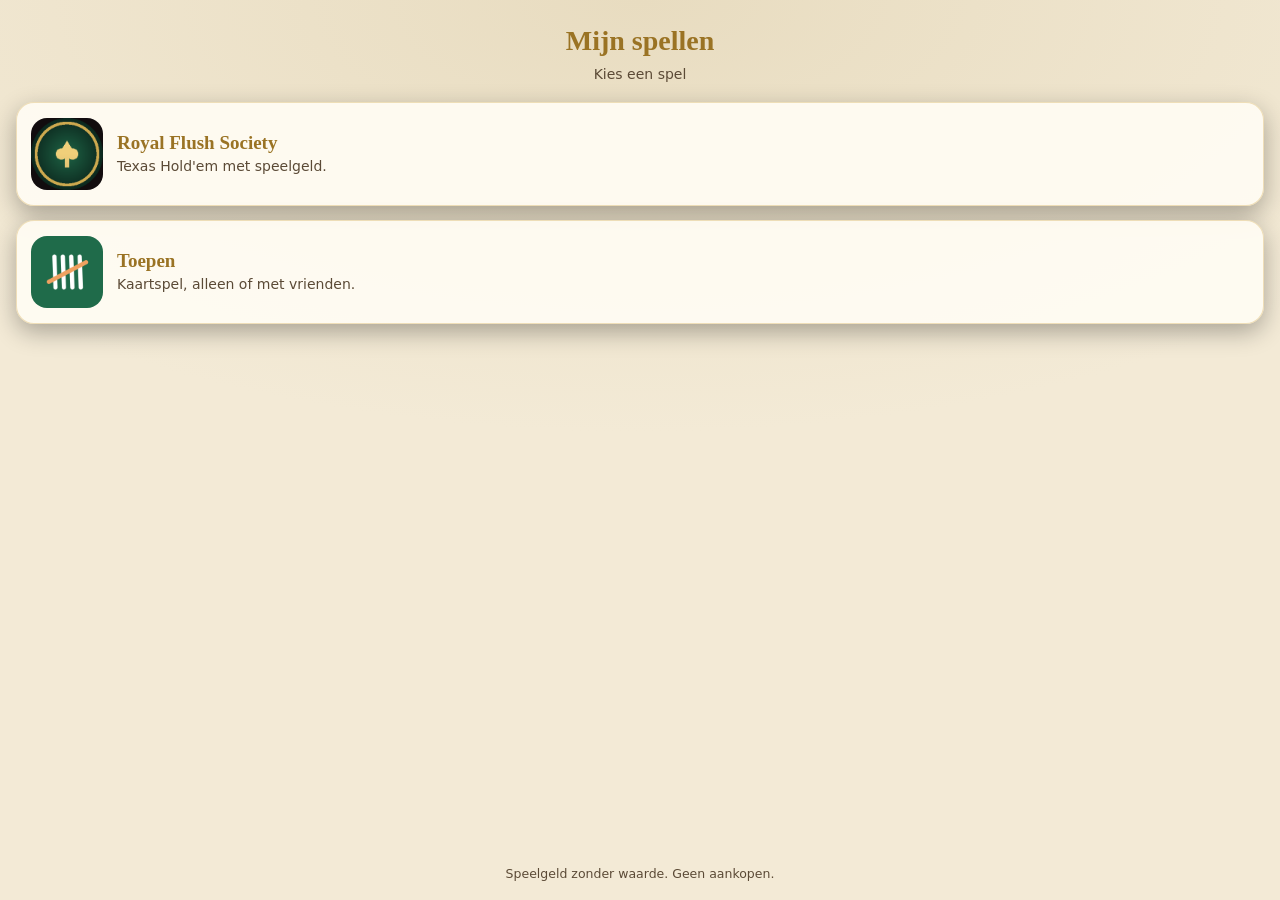
==== index.html @ 039c11f9 "Royal Flush Society: compacter niveaus, geen bijkopen aan tafel, 18+ alleen bij het opstarten - Nive" ====
<!doctype html>
<html lang="nl">
<head>
<meta charset="utf-8">
<meta name="viewport" content="width=device-width, initial-scale=1, viewport-fit=cover">
<meta name="theme-color" content="#0b3d26">
<title>Mijn spellen</title>
<link rel="manifest" href="hub.webmanifest">
<link rel="icon" href="icons/spellen.svg" type="image/svg+xml">
<link rel="apple-touch-icon" href="icons/spellen-192.png">
<style>
  :root { --bg: #120c0e; --bg2: #2a0f17; --ink: #f4ecd9; --soft: #c9bda6; --gold: #f0cf7a; --line: rgba(210,169,79,.35); --panel: rgba(20,12,15,.82); color-scheme: dark; }
  @media (prefers-color-scheme: light) { :root:not([data-theme="dark"]) { --bg: #f3ead6; --bg2: #e8dcc0; --ink: #2a1f14; --soft: #5b4a36; --gold: #9a7324; --panel: rgba(255,252,244,.92); color-scheme: light; } }
  * { box-sizing: border-box; }
  html, body { height: 100%; margin: 0; }
  body { background: radial-gradient(120% 80% at 50% 0%, var(--bg2), var(--bg) 60%) fixed, var(--bg); color: var(--ink); font: 16px/1.4 system-ui, -apple-system, 'Segoe UI', Roboto, sans-serif; display: flex; flex-direction: column; min-height: 100dvh; padding: env(safe-area-inset-top, 0) 16px env(safe-area-inset-bottom, 0); }
  header { text-align: center; padding: 26px 0 18px; }
  header h1 { font: 700 28px/1.1 Georgia, 'Times New Roman', serif; color: var(--gold); margin: 0; }
  header p { margin: 8px 0 0; color: var(--soft); font-size: 14px; }
  main { display: flex; flex-direction: column; gap: 14px; padding-bottom: 20px; }
  a.game { display: grid; grid-template-columns: 72px 1fr; gap: 14px; align-items: center; text-decoration: none; color: inherit; background: var(--panel); border: 1px solid var(--line); border-radius: 18px; padding: 14px; box-shadow: 0 8px 24px rgba(0,0,0,.3); min-height: 104px; }
  a.game:active { transform: translateY(1px); }
  a.game img { width: 72px; height: 72px; border-radius: 16px; }
  a.game b { display: block; font: 700 19px Georgia, serif; color: var(--gold); }
  a.game span { display: block; color: var(--soft); font-size: 14px; margin-top: 3px; }
  footer { margin-top: auto; text-align: center; color: var(--soft); font-size: 12.5px; padding: 18px 0; }
</style>
</head>
<body>
<header>
  <h1>Mijn spellen</h1>
  <p>Kies een spel</p>
</header>
<main>
  <a class="game" href="poker/">
    <img src="poker/icons/icon-192.png" alt="">
    <div><b>Royal Flush Society</b><span>Texas Hold'em met speelgeld.</span></div>
  </a>
  <a class="game" href="toepen/">
    <img src="toepen/icons/icon-192.png" alt="">
    <div><b>Toepen</b><span>Kaartspel, alleen of met vrienden.</span></div>
  </a>
</main>
<footer>Speelgeld zonder waarde. Geen aankopen.</footer>
<script>
  if ('serviceWorker' in navigator) window.addEventListener('load', function () { navigator.serviceWorker.register('hub-sw.js'); });
</script>
</body>
</html>
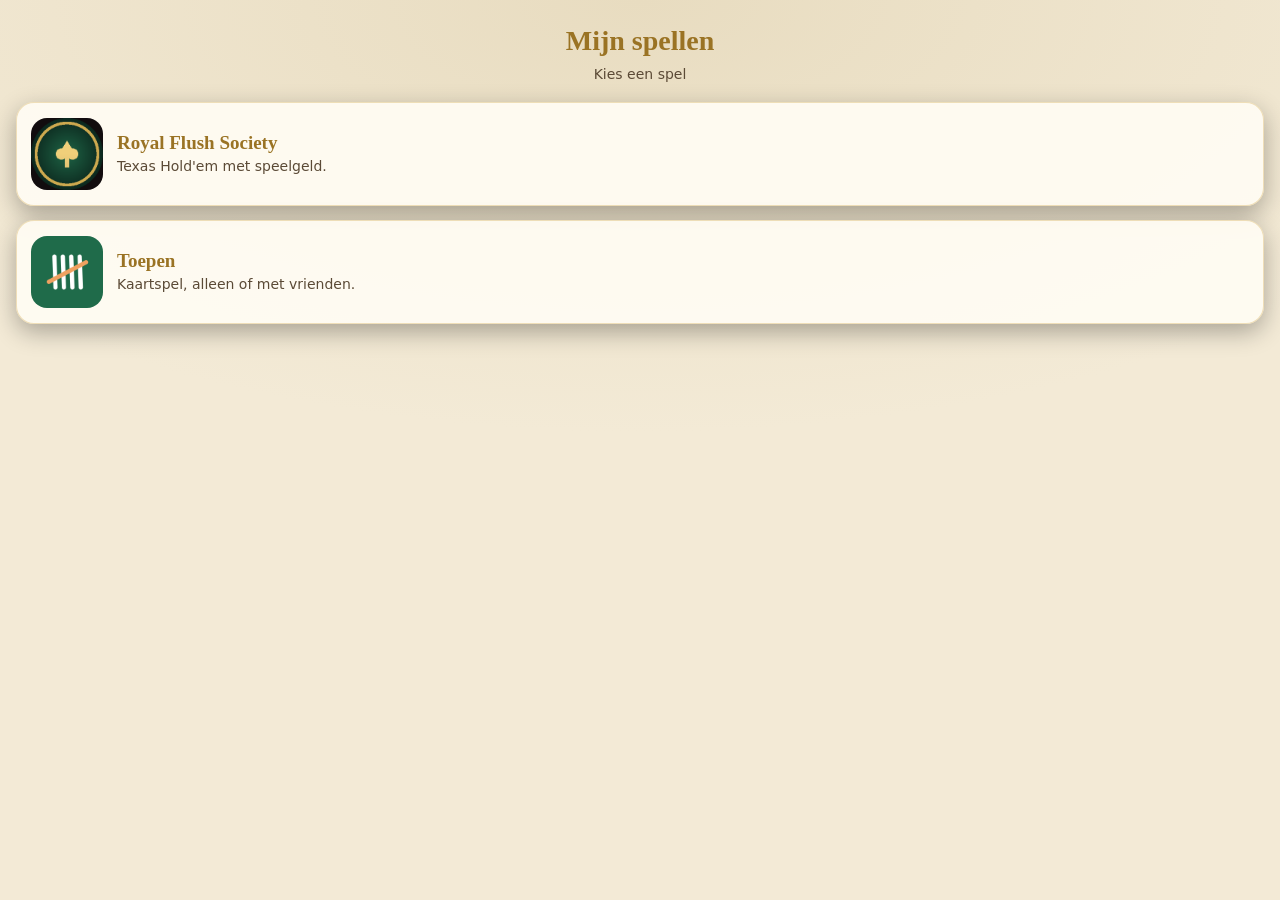
==== commit 6cfab1e6: "Menu-app: tekst onderaan weggehaald Claude-Session: https://claude.ai/code/session_01FDSn9VJ3xcgzJGh" ====
--- a/index.html
+++ b/index.html
@@ -23,7 +23,6 @@
   a.game img { width: 72px; height: 72px; border-radius: 16px; }
   a.game b { display: block; font: 700 19px Georgia, serif; color: var(--gold); }
   a.game span { display: block; color: var(--soft); font-size: 14px; margin-top: 3px; }
-  footer { margin-top: auto; text-align: center; color: var(--soft); font-size: 12.5px; padding: 18px 0; }
 </style>
 </head>
 <body>
@@ -41,7 +40,6 @@
     <div><b>Toepen</b><span>Kaartspel, alleen of met vrienden.</span></div>
   </a>
 </main>
-<footer>Speelgeld zonder waarde. Geen aankopen.</footer>
 <script>
   if ('serviceWorker' in navigator) window.addEventListener('load', function () { navigator.serviceWorker.register('hub-sw.js'); });
 </script>
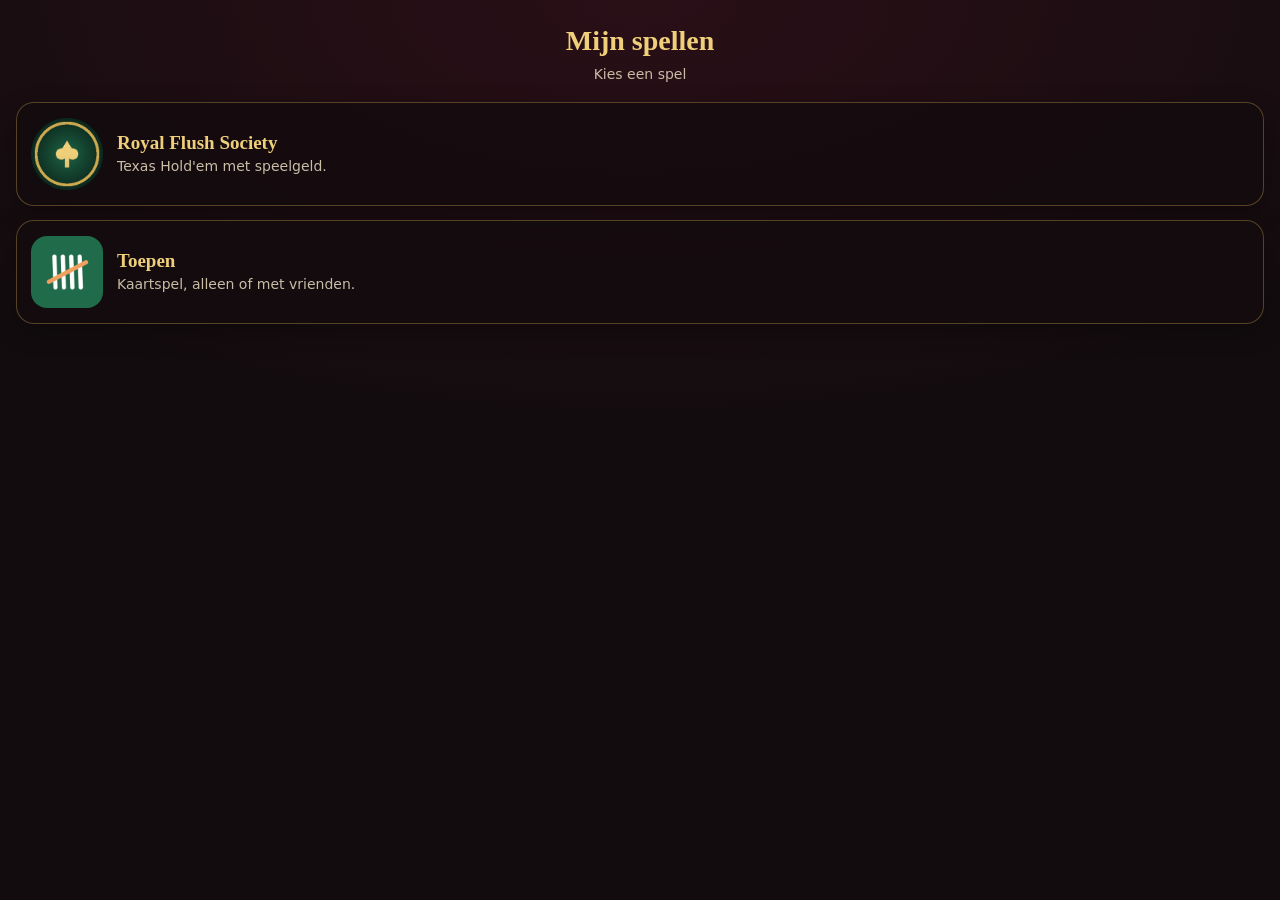
==== commit 98a87895: "Royal Flush Society en menu-app: altijd donker thema Claude-Session: https://claude.ai/code/session_" ====
--- a/index.html
+++ b/index.html
@@ -10,7 +10,6 @@
 <link rel="apple-touch-icon" href="icons/spellen-192.png">
 <style>
   :root { --bg: #120c0e; --bg2: #2a0f17; --ink: #f4ecd9; --soft: #c9bda6; --gold: #f0cf7a; --line: rgba(210,169,79,.35); --panel: rgba(20,12,15,.82); color-scheme: dark; }
-  @media (prefers-color-scheme: light) { :root:not([data-theme="dark"]) { --bg: #f3ead6; --bg2: #e8dcc0; --ink: #2a1f14; --soft: #5b4a36; --gold: #9a7324; --panel: rgba(255,252,244,.92); color-scheme: light; } }
   * { box-sizing: border-box; }
   html, body { height: 100%; margin: 0; }
   body { background: radial-gradient(120% 80% at 50% 0%, var(--bg2), var(--bg) 60%) fixed, var(--bg); color: var(--ink); font: 16px/1.4 system-ui, -apple-system, 'Segoe UI', Roboto, sans-serif; display: flex; flex-direction: column; min-height: 100dvh; padding: env(safe-area-inset-top, 0) 16px env(safe-area-inset-bottom, 0); }
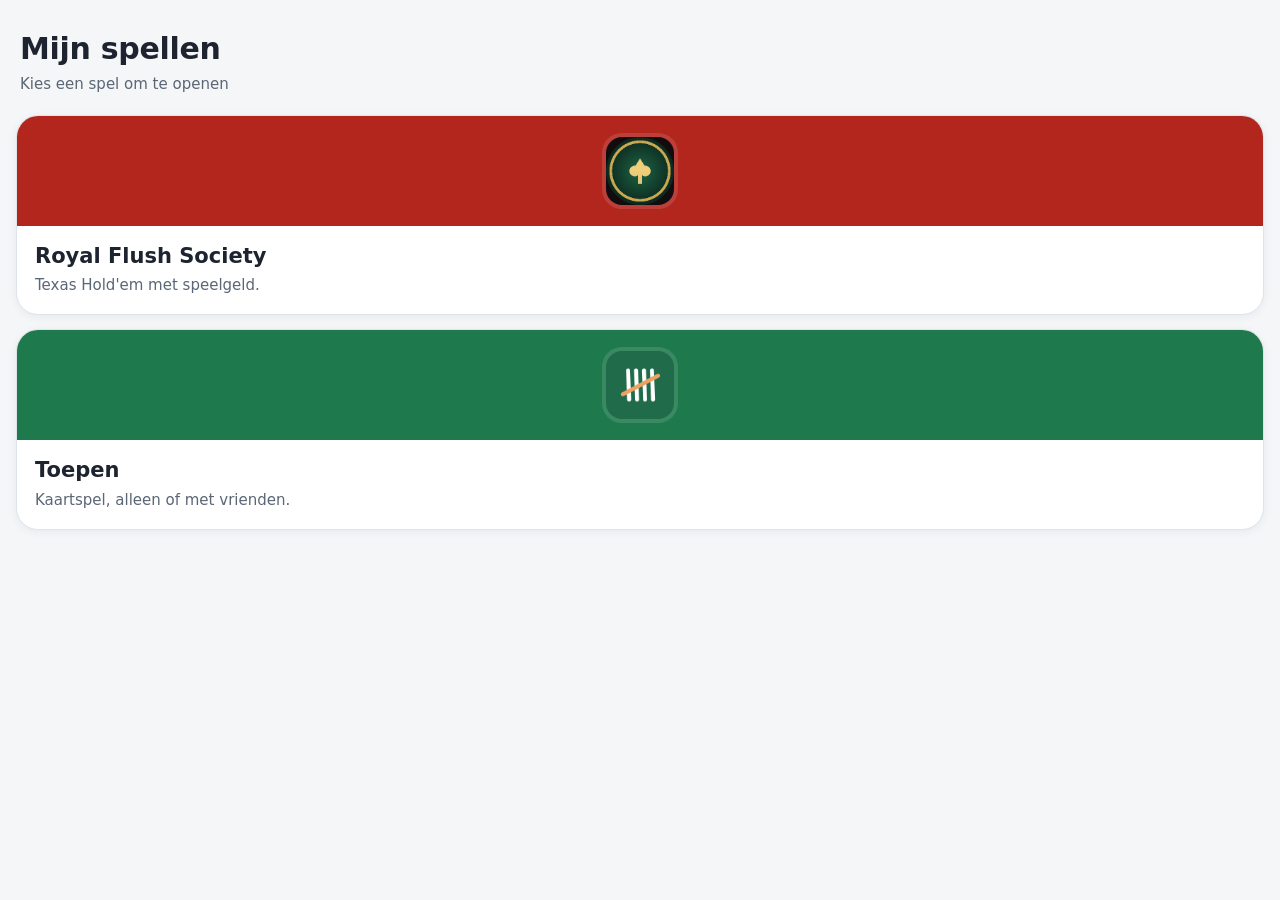
==== commit 2549274e: "Mijn spellen: nieuw, helder menu met grote kleurvlakken per spel Claude-Session: https://claude.ai/c" ====
--- a/index.html
+++ b/index.html
@@ -3,40 +3,46 @@
 <head>
 <meta charset="utf-8">
 <meta name="viewport" content="width=device-width, initial-scale=1, viewport-fit=cover">
-<meta name="theme-color" content="#0b3d26">
+<meta name="theme-color" content="#f4f6f8">
 <title>Mijn spellen</title>
 <link rel="manifest" href="hub.webmanifest">
 <link rel="icon" href="icons/spellen.svg" type="image/svg+xml">
 <link rel="apple-touch-icon" href="icons/spellen-192.png">
 <style>
-  :root { --bg: #120c0e; --bg2: #2a0f17; --ink: #f4ecd9; --soft: #c9bda6; --gold: #f0cf7a; --line: rgba(210,169,79,.35); --panel: rgba(20,12,15,.82); color-scheme: dark; }
+  :root { --bg: #f4f6f8; --card: #ffffff; --ink: #1d2430; --soft: #5b6676; --line: #dfe4ea; color-scheme: light; }
+  @media (prefers-color-scheme: dark) { :root:not([data-theme="light"]) { --bg: #13171d; --card: #1c222b; --ink: #f2f4f7; --soft: #9aa5b5; --line: #2a323d; color-scheme: dark; } }
   * { box-sizing: border-box; }
   html, body { height: 100%; margin: 0; }
-  body { background: radial-gradient(120% 80% at 50% 0%, var(--bg2), var(--bg) 60%) fixed, var(--bg); color: var(--ink); font: 16px/1.4 system-ui, -apple-system, 'Segoe UI', Roboto, sans-serif; display: flex; flex-direction: column; min-height: 100dvh; padding: env(safe-area-inset-top, 0) 16px env(safe-area-inset-bottom, 0); }
-  header { text-align: center; padding: 26px 0 18px; }
-  header h1 { font: 700 28px/1.1 Georgia, 'Times New Roman', serif; color: var(--gold); margin: 0; }
-  header p { margin: 8px 0 0; color: var(--soft); font-size: 14px; }
-  main { display: flex; flex-direction: column; gap: 14px; padding-bottom: 20px; }
-  a.game { display: grid; grid-template-columns: 72px 1fr; gap: 14px; align-items: center; text-decoration: none; color: inherit; background: var(--panel); border: 1px solid var(--line); border-radius: 18px; padding: 14px; box-shadow: 0 8px 24px rgba(0,0,0,.3); min-height: 104px; }
-  a.game:active { transform: translateY(1px); }
-  a.game img { width: 72px; height: 72px; border-radius: 16px; }
-  a.game b { display: block; font: 700 19px Georgia, serif; color: var(--gold); }
-  a.game span { display: block; color: var(--soft); font-size: 14px; margin-top: 3px; }
+  body { background: var(--bg); color: var(--ink); font: 16px/1.4 system-ui, -apple-system, 'Segoe UI', Roboto, sans-serif; display: flex; flex-direction: column; min-height: 100dvh; padding: calc(env(safe-area-inset-top, 0px) + 20px) 16px env(safe-area-inset-bottom, 0px); }
+  header { padding: 8px 4px 20px; }
+  header h1 { font-size: 30px; font-weight: 800; letter-spacing: -0.01em; margin: 0; }
+  header p { margin: 4px 0 0; color: var(--soft); font-size: 15px; }
+  main { display: flex; flex-direction: column; gap: 14px; }
+  a.game { display: flex; flex-direction: column; text-decoration: none; color: inherit; background: var(--card); border: 1px solid var(--line); border-radius: 22px; overflow: hidden; box-shadow: 0 2px 10px rgba(20,30,45,.06); }
+  a.game:active { transform: scale(.985); }
+  .band { height: 110px; display: flex; align-items: center; justify-content: center; }
+  .band img { width: 76px; height: 76px; border-radius: 20px; background: rgba(255,255,255,.12); padding: 4px; }
+  .poker .band { background: #b3261e; }
+  .toepen .band { background: #1e7a4c; }
+  .info { padding: 16px 18px 18px; }
+  .info b { display: block; font-size: 21px; font-weight: 800; }
+  .info span { display: block; color: var(--soft); font-size: 15px; margin-top: 4px; }
+  @media (prefers-color-scheme: dark) { :root:not([data-theme="light"]) .poker .band { background: #8f1f18; } }
 </style>
 </head>
 <body>
 <header>
   <h1>Mijn spellen</h1>
-  <p>Kies een spel</p>
+  <p>Kies een spel om te openen</p>
 </header>
 <main>
-  <a class="game" href="poker/">
-    <img src="poker/icons/icon-192.png" alt="">
-    <div><b>Royal Flush Society</b><span>Texas Hold'em met speelgeld.</span></div>
+  <a class="game poker" href="poker/">
+    <div class="band"><img src="poker/icons/icon-192.png" alt=""></div>
+    <div class="info"><b>Royal Flush Society</b><span>Texas Hold'em met speelgeld.</span></div>
   </a>
-  <a class="game" href="toepen/">
-    <img src="toepen/icons/icon-192.png" alt="">
-    <div><b>Toepen</b><span>Kaartspel, alleen of met vrienden.</span></div>
+  <a class="game toepen" href="toepen/">
+    <div class="band"><img src="toepen/icons/icon-192.png" alt=""></div>
+    <div class="info"><b>Toepen</b><span>Kaartspel, alleen of met vrienden.</span></div>
   </a>
 </main>
 <script>
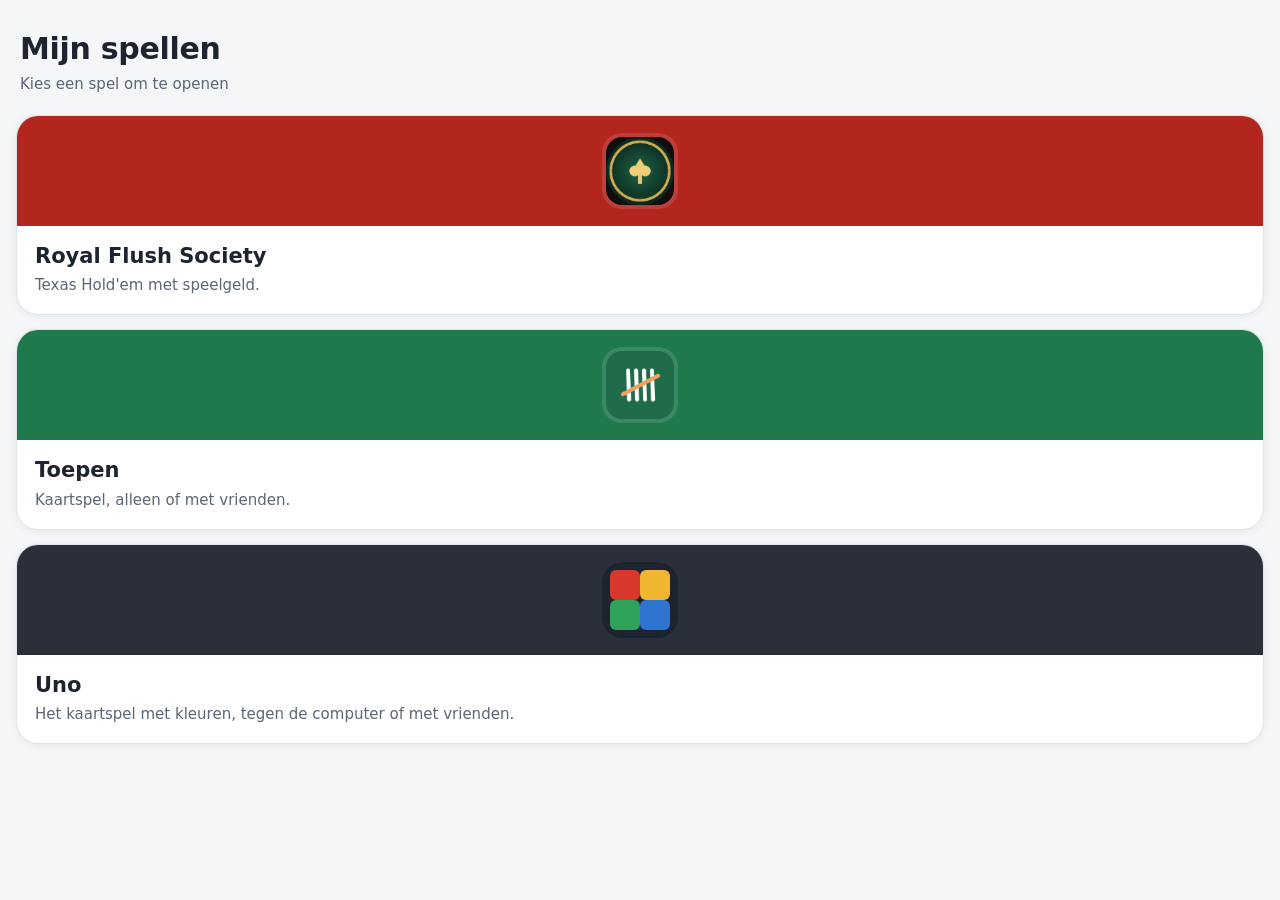
==== commit 4fb6d809: "Mijn spellen: Uno toegevoegd aan het menu, met tijdelijke startpagina" ====
--- a/index.html
+++ b/index.html
@@ -24,6 +24,8 @@
   .band img { width: 76px; height: 76px; border-radius: 20px; background: rgba(255,255,255,.12); padding: 4px; }
   .poker .band { background: #b3261e; }
   .toepen .band { background: #1e7a4c; }
+  .uno .band { background: #2b2f3a; }
+  .uno .band svg { width: 76px; height: 76px; border-radius: 20px; }
   .info { padding: 16px 18px 18px; }
   .info b { display: block; font-size: 21px; font-weight: 800; }
   .info span { display: block; color: var(--soft); font-size: 15px; margin-top: 4px; }
@@ -44,6 +46,10 @@
     <div class="band"><img src="toepen/icons/icon-192.png" alt=""></div>
     <div class="info"><b>Toepen</b><span>Kaartspel, alleen of met vrienden.</span></div>
   </a>
+  <a class="game uno" href="uno/">
+    <div class="band"><svg viewBox="0 0 76 76" aria-hidden="true"><rect width="76" height="76" rx="20" fill="#1d2430"/><rect x="8" y="8" width="30" height="30" rx="6" fill="#d7372c"/><rect x="38" y="8" width="30" height="30" rx="6" fill="#f2b531"/><rect x="8" y="38" width="30" height="30" rx="6" fill="#2fa35a"/><rect x="38" y="38" width="30" height="30" rx="6" fill="#2f74d0"/></svg></div>
+    <div class="info"><b>Uno</b><span>Het kaartspel met kleuren, tegen de computer of met vrienden.</span></div>
+  </a>
 </main>
 <script>
   if ('serviceWorker' in navigator) window.addEventListener('load', function () { navigator.serviceWorker.register('hub-sw.js'); });
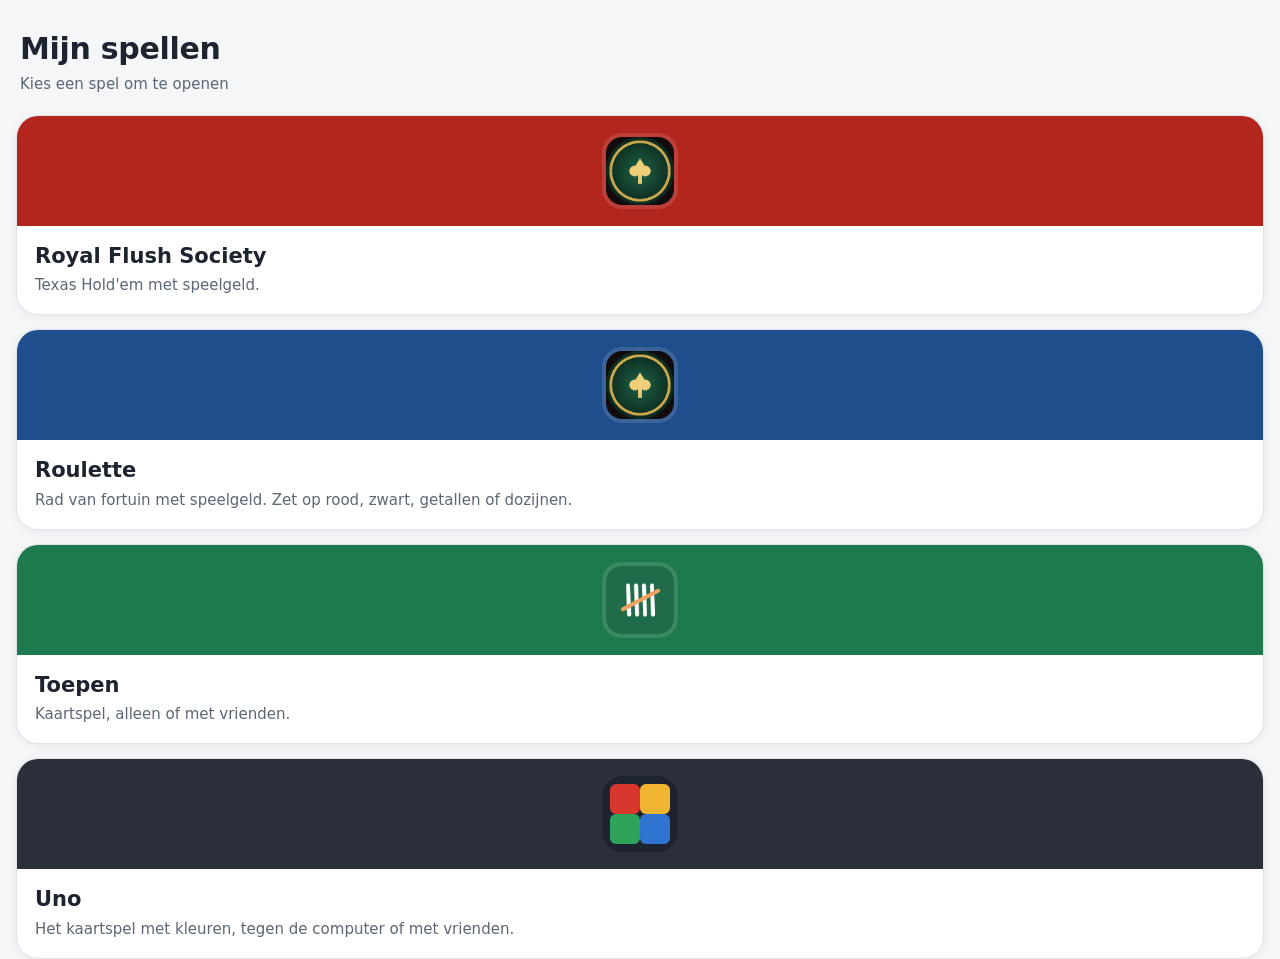
==== commit 021d0f67: "Mijn spellen: Roulette met speelgeld, dezelfde bank en thema, met een bot die voor je zet Co-Authore" ====
--- a/index.html
+++ b/index.html
@@ -24,6 +24,7 @@
   .band img { width: 76px; height: 76px; border-radius: 20px; background: rgba(255,255,255,.12); padding: 4px; }
   .poker .band { background: #b3261e; }
   .toepen .band { background: #1e7a4c; }
+  .roulette .band { background: #1f4e8c; }
   .uno .band { background: #2b2f3a; }
   .uno .band svg { width: 76px; height: 76px; border-radius: 20px; }
   .info { padding: 16px 18px 18px; }
@@ -42,6 +43,10 @@
     <div class="band"><img src="poker/icons/icon-192.png" alt=""></div>
     <div class="info"><b>Royal Flush Society</b><span>Texas Hold'em met speelgeld.</span></div>
   </a>
+  <a class="game roulette" href="roulette/">
+    <div class="band"><img src="roulette/icons/icon-192.png" alt=""></div>
+    <div class="info"><b>Roulette</b><span>Rad van fortuin met speelgeld. Zet op rood, zwart, getallen of dozijnen.</span></div>
+  </a>
   <a class="game toepen" href="toepen/">
     <div class="band"><img src="toepen/icons/icon-192.png" alt=""></div>
     <div class="info"><b>Toepen</b><span>Kaartspel, alleen of met vrienden.</span></div>
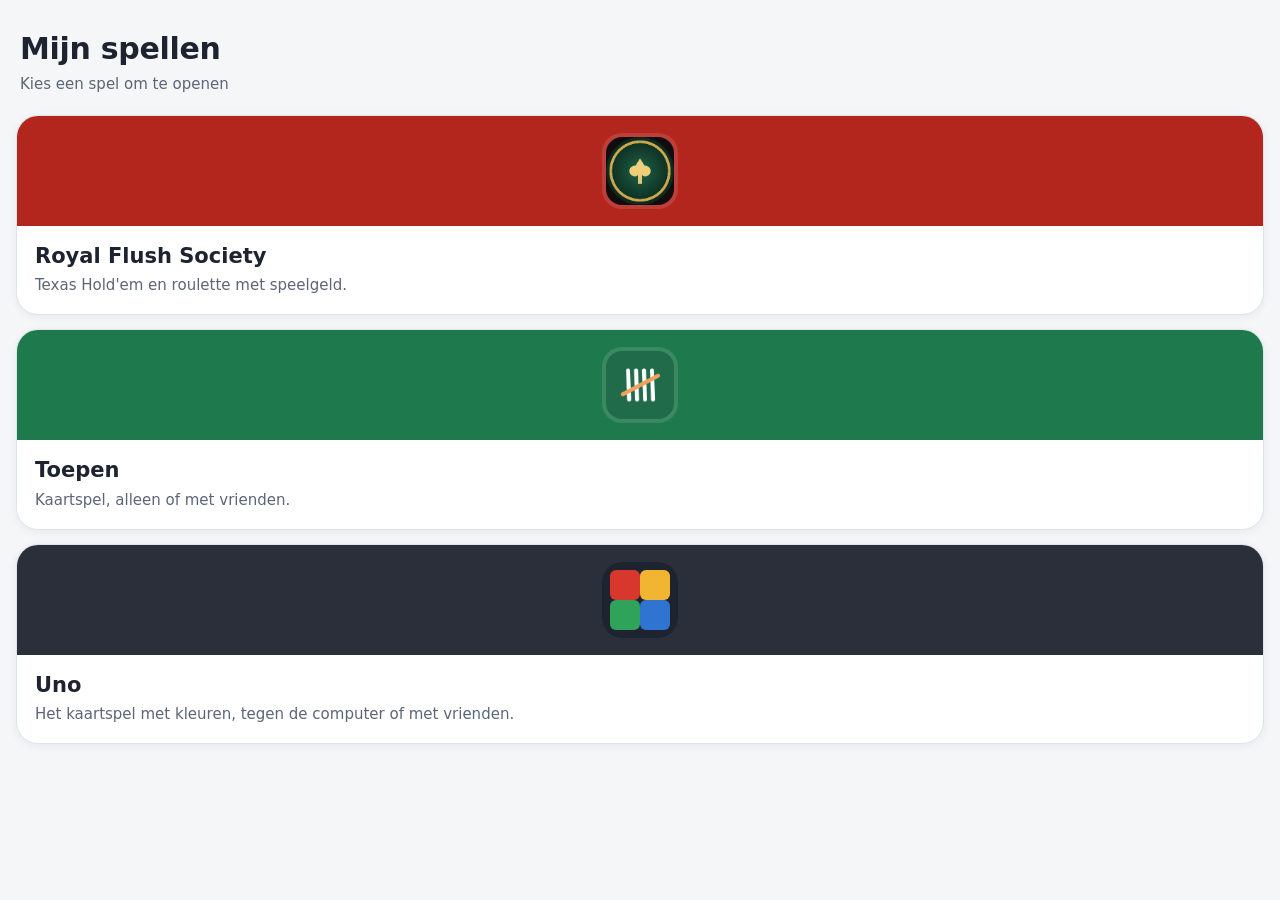
==== commit c72706c8: "Royal Flush Society: roulette is nu een onderdeel van dezelfde app, met dezelfde bank Co-Authored-By" ====
--- a/index.html
+++ b/index.html
@@ -24,7 +24,6 @@
   .band img { width: 76px; height: 76px; border-radius: 20px; background: rgba(255,255,255,.12); padding: 4px; }
   .poker .band { background: #b3261e; }
   .toepen .band { background: #1e7a4c; }
-  .roulette .band { background: #1f4e8c; }
   .uno .band { background: #2b2f3a; }
   .uno .band svg { width: 76px; height: 76px; border-radius: 20px; }
   .info { padding: 16px 18px 18px; }
@@ -41,11 +40,7 @@
 <main>
   <a class="game poker" href="poker/">
     <div class="band"><img src="poker/icons/icon-192.png" alt=""></div>
-    <div class="info"><b>Royal Flush Society</b><span>Texas Hold'em met speelgeld.</span></div>
-  </a>
-  <a class="game roulette" href="roulette/">
-    <div class="band"><img src="roulette/icons/icon-192.png" alt=""></div>
-    <div class="info"><b>Roulette</b><span>Rad van fortuin met speelgeld. Zet op rood, zwart, getallen of dozijnen.</span></div>
+    <div class="info"><b>Royal Flush Society</b><span>Texas Hold'em en roulette met speelgeld.</span></div>
   </a>
   <a class="game toepen" href="toepen/">
     <div class="band"><img src="toepen/icons/icon-192.png" alt=""></div>
